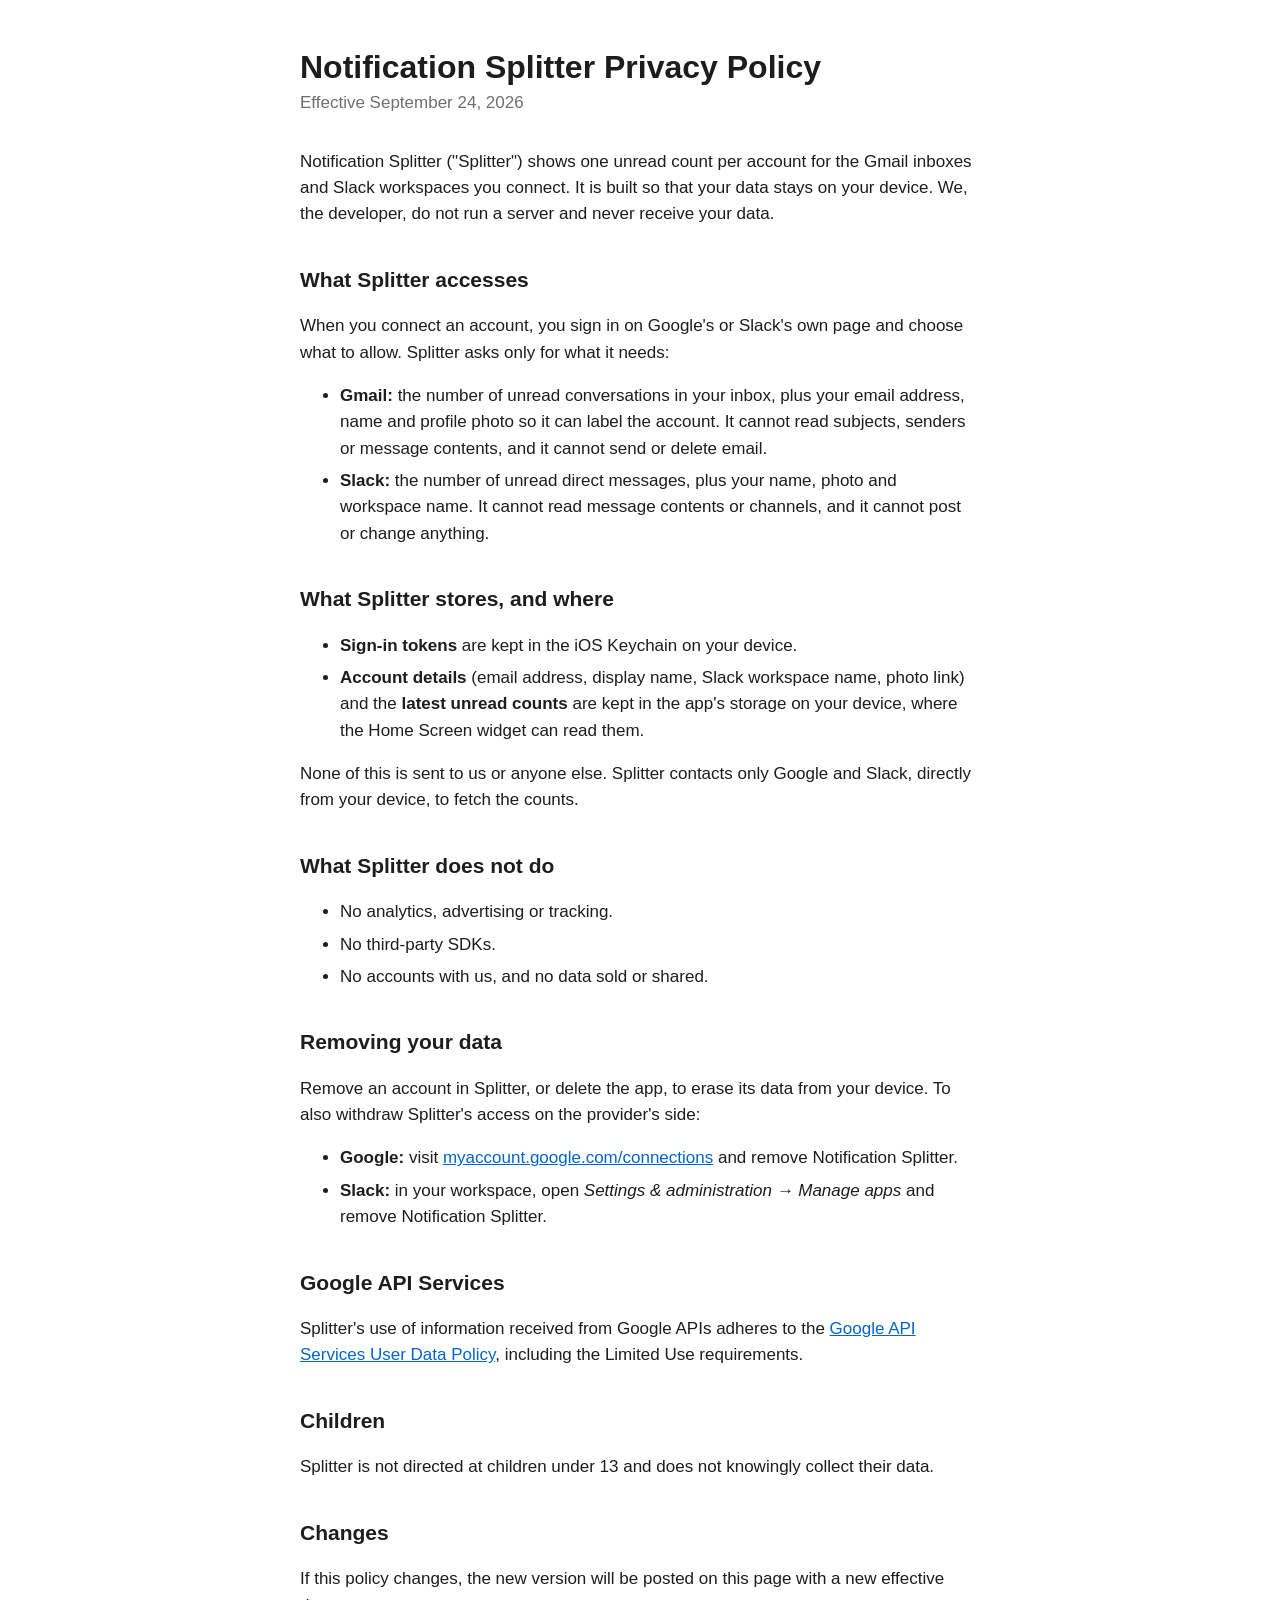
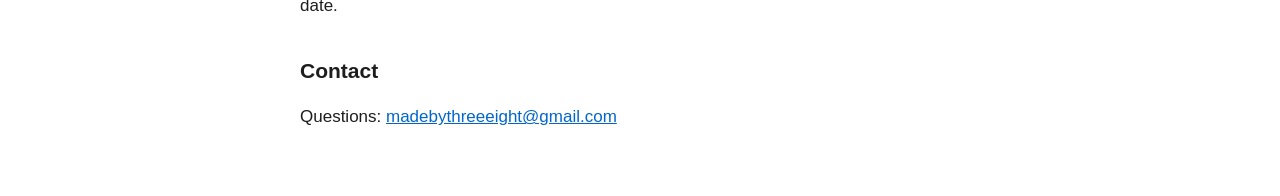
==== splitter/privacy.html @ 629c08c8 "Add Notification Splitter privacy policy Co-Authored-By: Claude Opus 5.5 <noreply@anthropic.com>" ====
<!DOCTYPE html>
<html lang="en">
<head>
<meta charset="utf-8">
<meta name="viewport" content="width=device-width, initial-scale=1">
<title>Notification Splitter Privacy Policy</title>
<style>
  :root { color-scheme: light dark; --fg: #1d1d1f; --muted: #6e6e73; --bg: #fff; --link: #0066cc; }
  @media (prefers-color-scheme: dark) { :root { --fg: #f5f5f7; --muted: #a1a1a6; --bg: #000; --link: #2997ff; } }
  body { font: 17px/1.55 -apple-system, BlinkMacSystemFont, "Helvetica Neue", sans-serif; color: var(--fg); background: var(--bg); margin: 0; padding: 48px 16px; }
  main { max-width: 680px; margin: 0 auto; }
  h1 { font-size: 32px; line-height: 1.2; margin: 0 0 4px; }
  h2 { font-size: 21px; margin: 36px 0 8px; }
  .date { color: var(--muted); margin: 0 0 32px; }
  a { color: var(--link); }
  li { margin-bottom: 6px; }
  code { font-size: 15px; }
</style>
</head>
<body>
<main>
<h1>Notification Splitter Privacy Policy</h1>
<p class="date">Effective September 24, 2026</p>

<p>Notification Splitter ("Splitter") shows one unread count per account for the Gmail inboxes and Slack workspaces you connect. It is built so that your data stays on your device. We, the developer, do not run a server and never receive your data.</p>

<h2>What Splitter accesses</h2>
<p>When you connect an account, you sign in on Google's or Slack's own page and choose what to allow. Splitter asks only for what it needs:</p>
<ul>
  <li><strong>Gmail:</strong> the number of unread conversations in your inbox, plus your email address, name and profile photo so it can label the account. It cannot read subjects, senders or message contents, and it cannot send or delete email.</li>
  <li><strong>Slack:</strong> the number of unread direct messages, plus your name, photo and workspace name. It cannot read message contents or channels, and it cannot post or change anything.</li>
</ul>

<h2>What Splitter stores, and where</h2>
<ul>
  <li><strong>Sign-in tokens</strong> are kept in the iOS Keychain on your device.</li>
  <li><strong>Account details</strong> (email address, display name, Slack workspace name, photo link) and the <strong>latest unread counts</strong> are kept in the app's storage on your device, where the Home Screen widget can read them.</li>
</ul>
<p>None of this is sent to us or anyone else. Splitter contacts only Google and Slack, directly from your device, to fetch the counts.</p>

<h2>What Splitter does not do</h2>
<ul>
  <li>No analytics, advertising or tracking.</li>
  <li>No third-party SDKs.</li>
  <li>No accounts with us, and no data sold or shared.</li>
</ul>

<h2>Removing your data</h2>
<p>Remove an account in Splitter, or delete the app, to erase its data from your device. To also withdraw Splitter's access on the provider's side:</p>
<ul>
  <li><strong>Google:</strong> visit <a href="https://myaccount.google.com/connections">myaccount.google.com/connections</a> and remove Notification Splitter.</li>
  <li><strong>Slack:</strong> in your workspace, open <em>Settings &amp; administration → Manage apps</em> and remove Notification Splitter.</li>
</ul>

<h2>Google API Services</h2>
<p>Splitter's use of information received from Google APIs adheres to the <a href="https://developers.google.com/terms/api-services-user-data-policy">Google API Services User Data Policy</a>, including the Limited Use requirements.</p>

<h2>Children</h2>
<p>Splitter is not directed at children under 13 and does not knowingly collect their data.</p>

<h2>Changes</h2>
<p>If this policy changes, the new version will be posted on this page with a new effective date.</p>

<h2>Contact</h2>
<p>Questions: <a href="mailto:madebythreeeight@gmail.com">madebythreeeight@gmail.com</a></p>
</main>
</body>
</html>
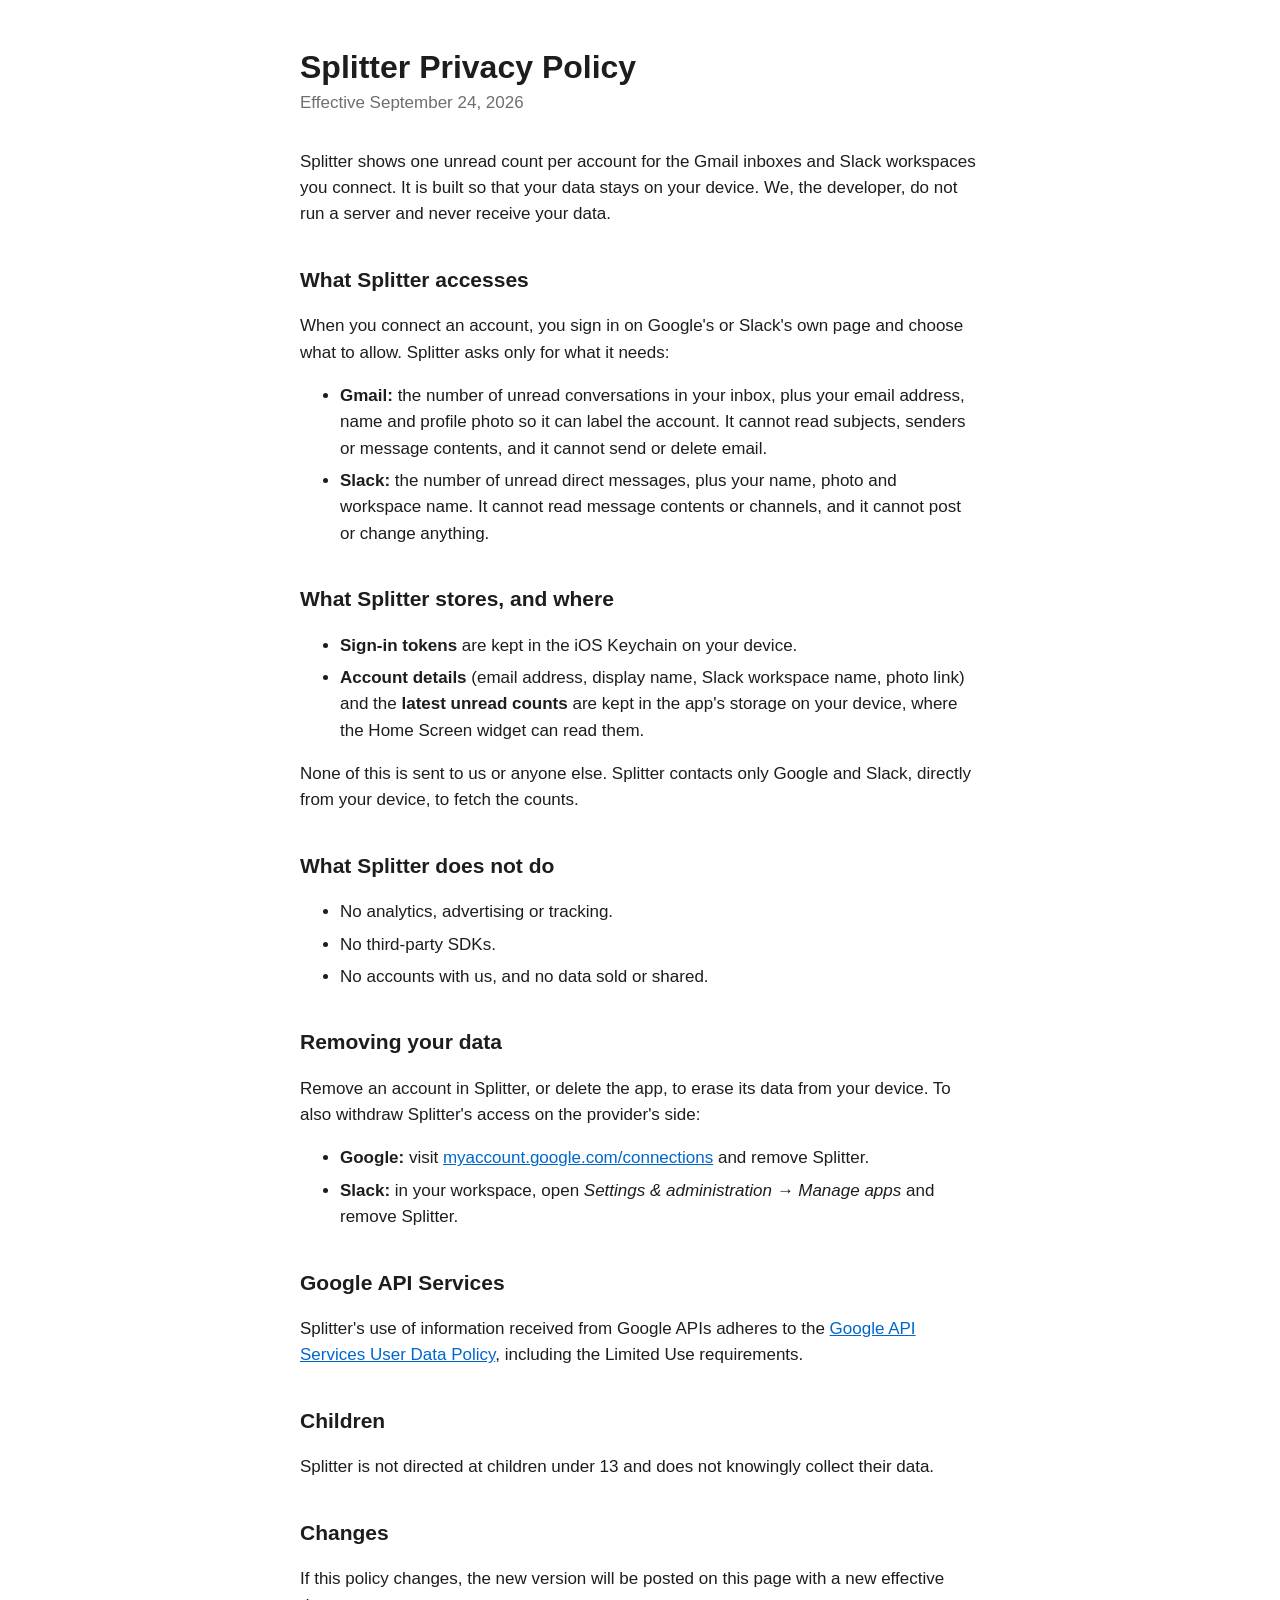
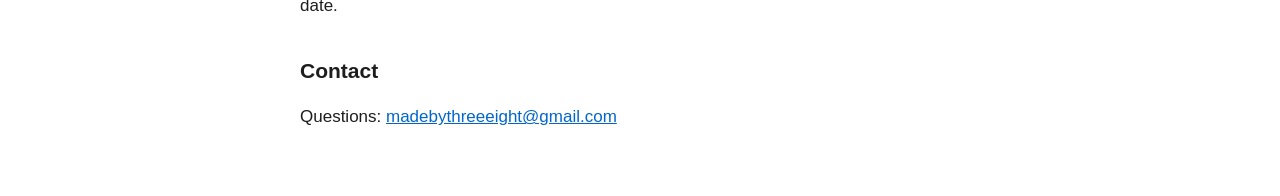
==== commit 161189fb: "Call the app Splitter throughout the privacy policy The Slack app is named Splitter, so the removal " ====
--- a/splitter/privacy.html
+++ b/splitter/privacy.html
@@ -3,7 +3,7 @@
 <head>
 <meta charset="utf-8">
 <meta name="viewport" content="width=device-width, initial-scale=1">
-<title>Notification Splitter Privacy Policy</title>
+<title>Splitter Privacy Policy</title>
 <style>
   :root { color-scheme: light dark; --fg: #1d1d1f; --muted: #6e6e73; --bg: #fff; --link: #0066cc; }
   @media (prefers-color-scheme: dark) { :root { --fg: #f5f5f7; --muted: #a1a1a6; --bg: #000; --link: #2997ff; } }
@@ -19,10 +19,10 @@
 </head>
 <body>
 <main>
-<h1>Notification Splitter Privacy Policy</h1>
+<h1>Splitter Privacy Policy</h1>
 <p class="date">Effective September 24, 2026</p>
 
-<p>Notification Splitter ("Splitter") shows one unread count per account for the Gmail inboxes and Slack workspaces you connect. It is built so that your data stays on your device. We, the developer, do not run a server and never receive your data.</p>
+<p>Splitter shows one unread count per account for the Gmail inboxes and Slack workspaces you connect. It is built so that your data stays on your device. We, the developer, do not run a server and never receive your data.</p>
 
 <h2>What Splitter accesses</h2>
 <p>When you connect an account, you sign in on Google's or Slack's own page and choose what to allow. Splitter asks only for what it needs:</p>
@@ -48,8 +48,8 @@
 <h2>Removing your data</h2>
 <p>Remove an account in Splitter, or delete the app, to erase its data from your device. To also withdraw Splitter's access on the provider's side:</p>
 <ul>
-  <li><strong>Google:</strong> visit <a href="https://myaccount.google.com/connections">myaccount.google.com/connections</a> and remove Notification Splitter.</li>
-  <li><strong>Slack:</strong> in your workspace, open <em>Settings &amp; administration → Manage apps</em> and remove Notification Splitter.</li>
+  <li><strong>Google:</strong> visit <a href="https://myaccount.google.com/connections">myaccount.google.com/connections</a> and remove Splitter.</li>
+  <li><strong>Slack:</strong> in your workspace, open <em>Settings &amp; administration → Manage apps</em> and remove Splitter.</li>
 </ul>
 
 <h2>Google API Services</h2>
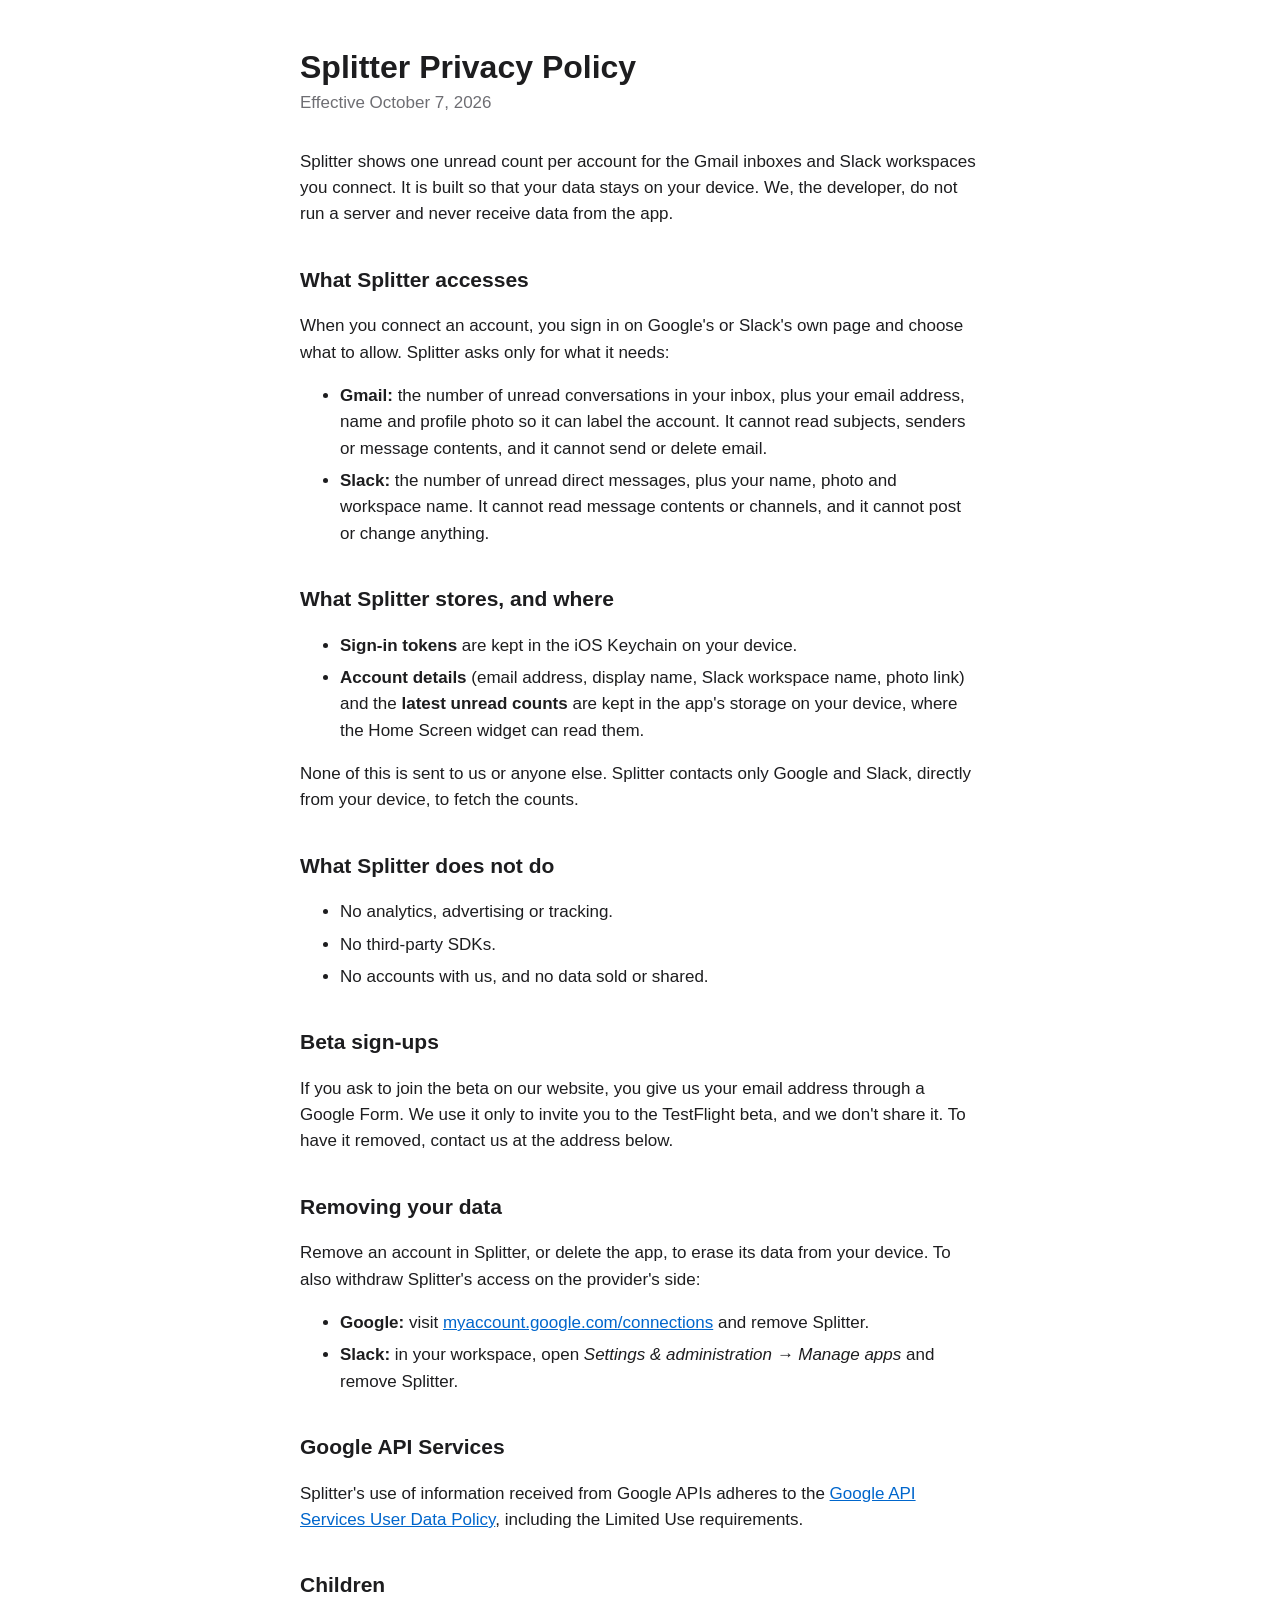
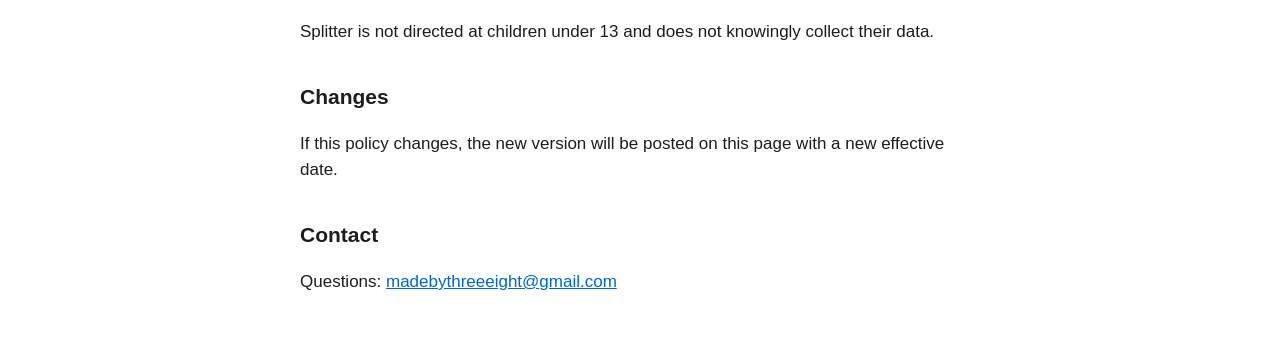
==== commit 3e415ecd: "Swap the App Store badge for a Test the beta button The badge stays in the page as a comment until r" ====
--- a/splitter/privacy.html
+++ b/splitter/privacy.html
@@ -20,9 +20,9 @@
 <body>
 <main>
 <h1>Splitter Privacy Policy</h1>
-<p class="date">Effective September 24, 2026</p>
+<p class="date">Effective October 7, 2026</p>
 
-<p>Splitter shows one unread count per account for the Gmail inboxes and Slack workspaces you connect. It is built so that your data stays on your device. We, the developer, do not run a server and never receive your data.</p>
+<p>Splitter shows one unread count per account for the Gmail inboxes and Slack workspaces you connect. It is built so that your data stays on your device. We, the developer, do not run a server and never receive data from the app.</p>
 
 <h2>What Splitter accesses</h2>
 <p>When you connect an account, you sign in on Google's or Slack's own page and choose what to allow. Splitter asks only for what it needs:</p>
@@ -45,6 +45,9 @@
   <li>No accounts with us, and no data sold or shared.</li>
 </ul>
 
+<h2>Beta sign-ups</h2>
+<p>If you ask to join the beta on our website, you give us your email address through a Google Form. We use it only to invite you to the TestFlight beta, and we don't share it. To have it removed, contact us at the address below.</p>
+
 <h2>Removing your data</h2>
 <p>Remove an account in Splitter, or delete the app, to erase its data from your device. To also withdraw Splitter's access on the provider's side:</p>
 <ul>
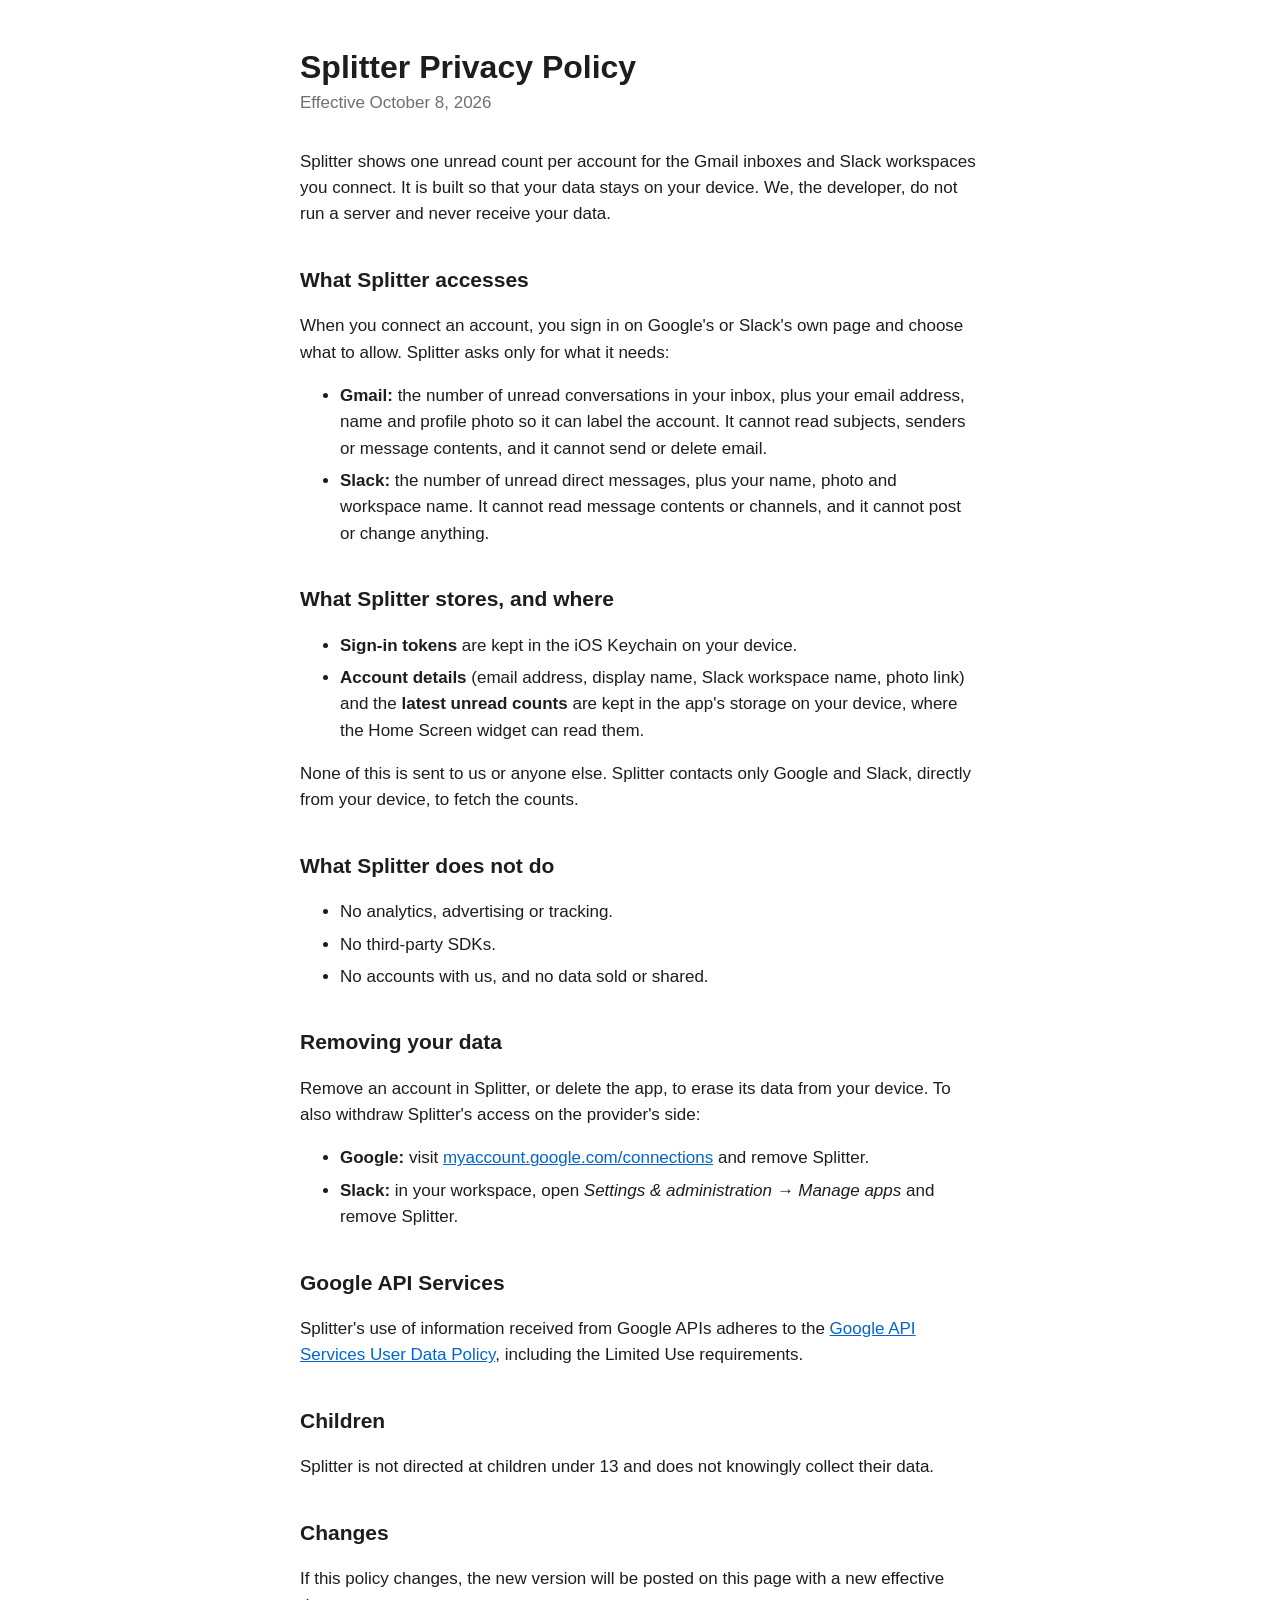
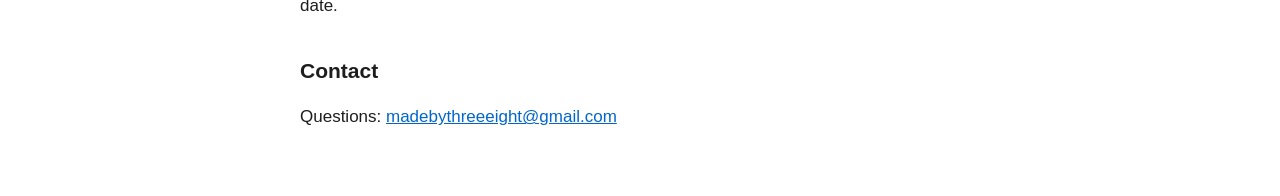
==== commit 64a74a86: "Open a TestFlight QR sheet from Test the beta The beta button now opens a small sheet with a QR code" ====
--- a/splitter/privacy.html
+++ b/splitter/privacy.html
@@ -20,9 +20,9 @@
 <body>
 <main>
 <h1>Splitter Privacy Policy</h1>
-<p class="date">Effective October 7, 2026</p>
+<p class="date">Effective October 8, 2026</p>
 
-<p>Splitter shows one unread count per account for the Gmail inboxes and Slack workspaces you connect. It is built so that your data stays on your device. We, the developer, do not run a server and never receive data from the app.</p>
+<p>Splitter shows one unread count per account for the Gmail inboxes and Slack workspaces you connect. It is built so that your data stays on your device. We, the developer, do not run a server and never receive your data.</p>
 
 <h2>What Splitter accesses</h2>
 <p>When you connect an account, you sign in on Google's or Slack's own page and choose what to allow. Splitter asks only for what it needs:</p>
@@ -45,9 +45,6 @@
   <li>No accounts with us, and no data sold or shared.</li>
 </ul>
 
-<h2>Beta sign-ups</h2>
-<p>If you ask to join the beta on our website, you give us your email address through a Google Form. We use it only to invite you to the TestFlight beta, and we don't share it. To have it removed, contact us at the address below.</p>
-
 <h2>Removing your data</h2>
 <p>Remove an account in Splitter, or delete the app, to erase its data from your device. To also withdraw Splitter's access on the provider's side:</p>
 <ul>
